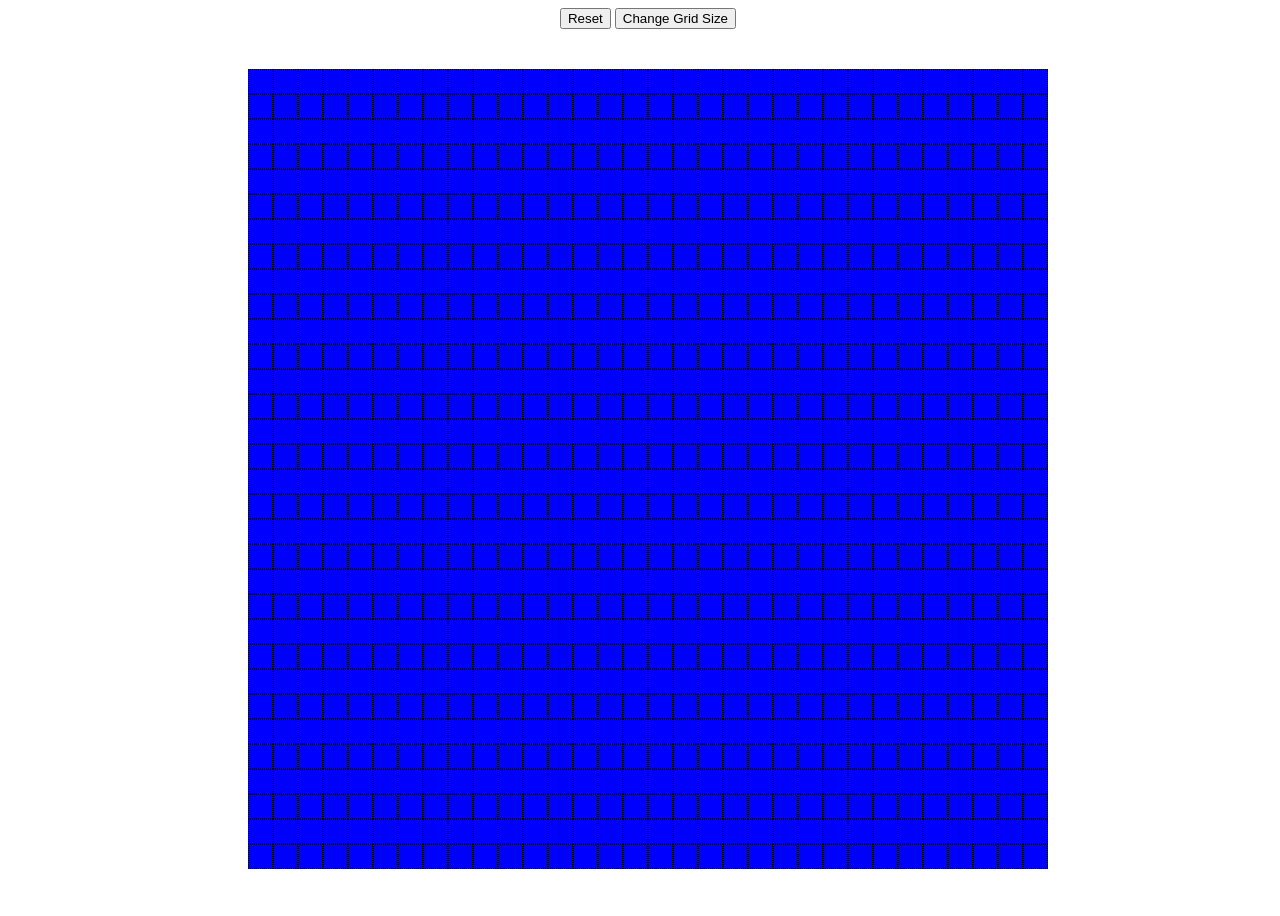
==== index.html @ 301f808b "Added Initial Grid" ====
<!DOCTYPE html>
<!--[if lt IE 7]>      <html class="no-js lt-ie9 lt-ie8 lt-ie7"> <![endif]-->
<!--[if IE 7]>         <html class="no-js lt-ie9 lt-ie8"> <![endif]-->
<!--[if IE 8]>         <html class="no-js lt-ie9"> <![endif]-->
<!--[if gt IE 8]><!--> <html class="no-js"> <!--<![endif]-->
    <head>

        <link rel="stylesheet" href="Etch.css">
    </head>
    <body>
        <div class= button>
            <button>Reset</button>
            <button id= "gridSize"> Change Grid Size</button>
        </div>
      <div class = grid></div>
       
        <script src="Etch.js" async defer></script>
    </body>
</html>
---- Etch.css ----
:root{
    --size : 11.5px
}
body{
    display:flex;
    flex-direction: column;
    justify-content: center;
    align-items: center;
    width: 100vw;
    height: 100vh;
    overflow-x:hidden;
   
}
.grid{
    margin:auto;
    display: flex;
    flex-direction: row;
    width: 800px;
    flex-wrap: wrap;
    background-color: black;
}

.grid > div{
    padding: var(--size);
    border: 1px black dotted  ;
    box-sizing: border-box;
    background-color: blue;
 
}
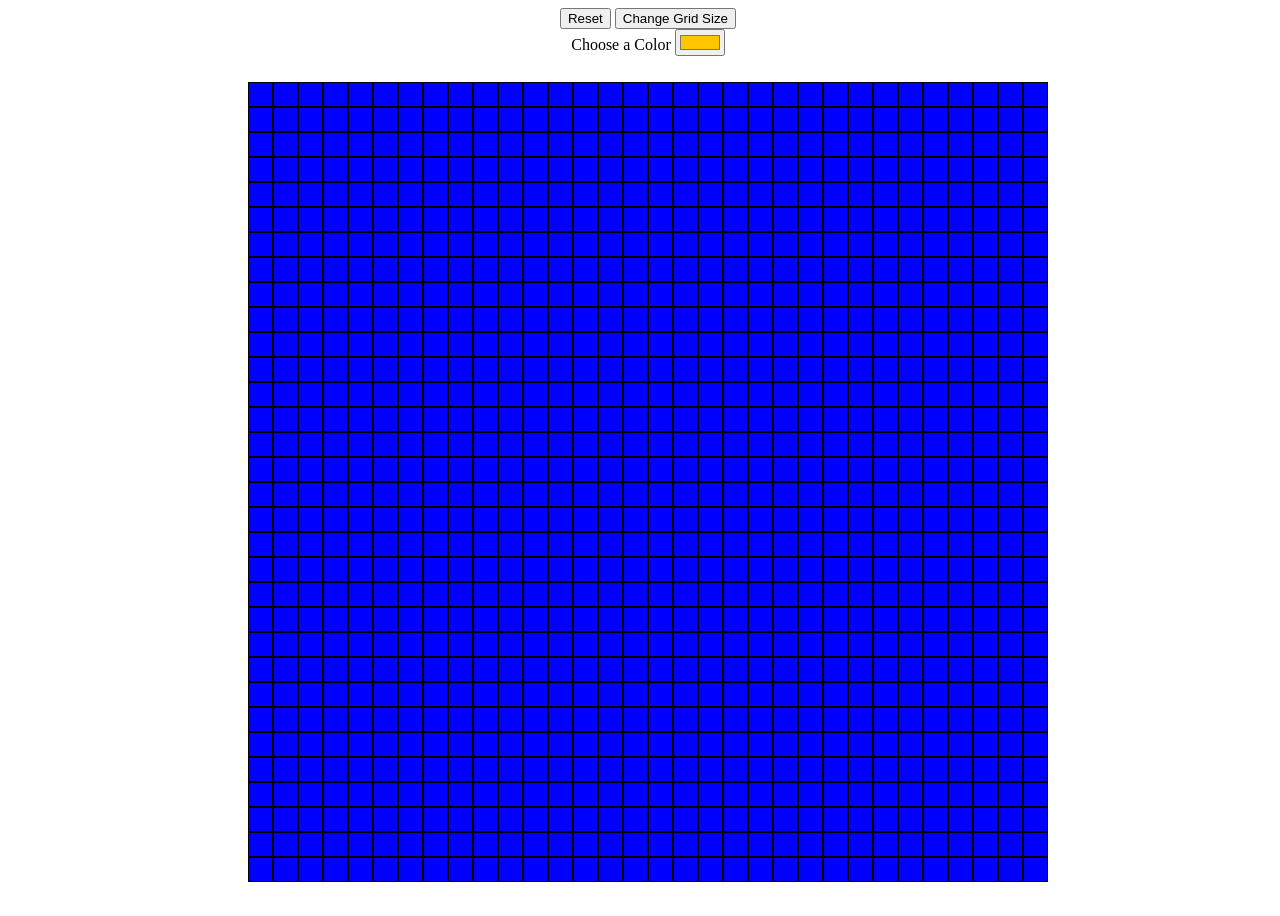
==== commit 0971ccb2: "Added color choices" ====
--- a/index.html
+++ b/index.html
@@ -12,6 +12,10 @@
             <button>Reset</button>
             <button id= "gridSize"> Change Grid Size</button>
         </div>
+        <div  class = "color-choice">
+            <label for="color">Choose a Color</label>
+            <input id="color" type="color" name="base" value="#ffc600">
+        </div>
       <div class = grid></div>
        
         <script src="Etch.js" async defer></script>
--- a/Etch.css
+++ b/Etch.css
@@ -23,8 +23,12 @@
 
 .grid > div{
     padding: var(--size);
-    border: 1px black dotted  ;
+    border: 1px black solid  ;
     box-sizing: border-box;
     background-color: blue;
  
+}
+color-choice{
+    display:flex;
+    flex-direction: row;
 }
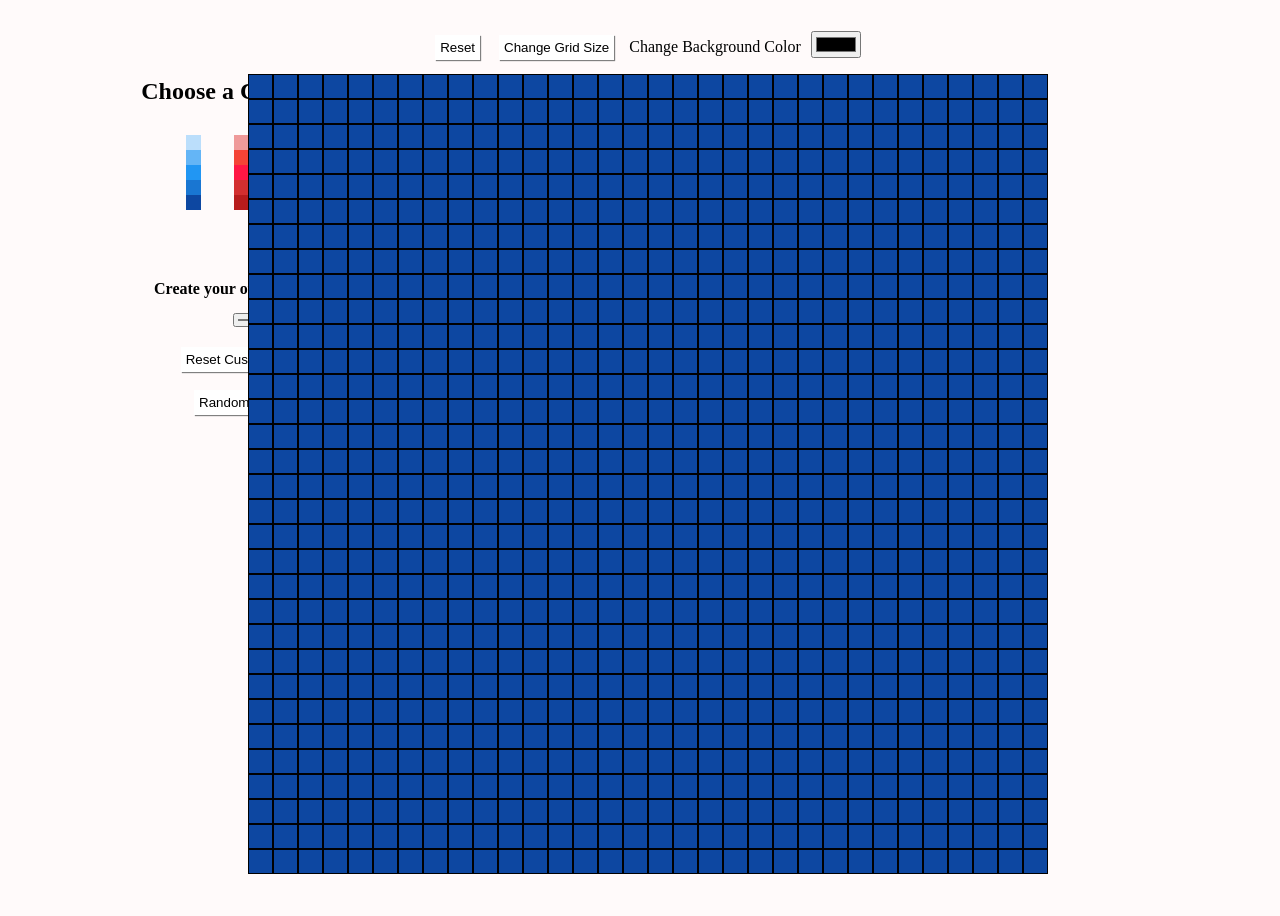
==== commit b8f90154: "Added color palettes, custom colors, custom background" ====
--- a/index.html
+++ b/index.html
@@ -8,15 +8,35 @@
         <link rel="stylesheet" href="Etch.css">
     </head>
     <body>
-        <div class= button>
-            <button>Reset</button>
-            <button id= "gridSize"> Change Grid Size</button>
+        <div class = "content">
+            <div class="top-page">
+                <div class= "button">
+                    <button>Reset</button>
+                    <button id= "gridSize"> Change Grid Size</button>
+                </div>
+                
+                <label for="color">Change Background Color </label>
+                <input id="backgroundColorButton" type="color" name="base" value="blue">
+
+            </div>
+                <div  class = "color-choice">
+            
+                    <h2>Choose a Color Palette</h3> 
+                        <div class = "palettes">
+                           
+                        </div>
+                        <h3>or</h3>
+                    <label for="color">Create your own Color Palette </label>
+                    <input id="colorButton" type="color" name="base" value="#0D47A1">
+                    <button id="resetCustomPalette">Reset Custom Palette</button></br>
+                   <button id= "randomizeColor"> Randomize Color</button>
+                    
+                   
+
+                </div>
+                <div class = grid>
+                </div>
         </div>
-        <div  class = "color-choice">
-            <label for="color">Choose a Color</label>
-            <input id="color" type="color" name="base" value="#ffc600">
-        </div>
-      <div class = grid></div>
        
         <script src="Etch.js" async defer></script>
     </body>
--- a/Etch.css
+++ b/Etch.css
@@ -1,6 +1,7 @@
 
 :root{
-    --size : 11.5px
+    --size : 11.5px;
+    --color: #0D47A1;
 }
 body{
     display:flex;
@@ -9,7 +10,8 @@
     align-items: center;
     width: 100vw;
     height: 100vh;
-    overflow-x:hidden;
+    background-color: #FFFAFA	;
+
    
 }
 .grid{
@@ -18,17 +20,110 @@
     flex-direction: row;
     width: 800px;
     flex-wrap: wrap;
-    background-color: black;
+    background-color: white;
 }
 
 .grid > div{
     padding: var(--size);
     border: 1px black solid  ;
     box-sizing: border-box;
-    background-color: blue;
+    background-color: var(--color);
  
 }
-color-choice{
+.content{
+    margin-top:1rem;
     display:flex;
     flex-direction: row;
+    flex-wrap:wrap;
+}
+
+.color-choice{
+    margin-right: 5rem;
+    display:flex;
+    flex-direction: column;
+    align-items: center;
+    width: 500px;
+    height: 15px;
+    
+}
+
+input{
+    margin: 15px 0 20px 0px
+}
+
+.palettes{
+    
+    width: 100%;
+    margin-top: 10px;
+    margin-bottom: 10px;
+    display: flex;
+    flex-direction: row;
+    justify-content: center;
+}
+
+
+.palette{
+    width : 15px;
+    height: 15px;
+    
+}
+.customPalette,
+.paletteContainer
+{
+    width : 16px;
+    height: 75px;
+    margin-right: 2rem;
+    box-sizing: border-box;
+}
+.customPalette:hover,
+.paletteContainer:hover{
+ 
+    border: 1px solid grey;
+    box-shadow: 1px 1px 1px black;
+    
+}
+
+.backgroundColor{
+    display:flex;
+    flex-direction: column;
+}
+
+.button{
+    float:left;
+    
+}
+
+button{
+    font-family: arial 'Times New Roman', Times, serif;
+    padding: 5px;
+    border: none;
+    box-shadow:1px 1px 1px grey;
+    background-color: white;;
+    margin-right: 15px;
+}
+
+button:hover{
+    background: lightgrey;
+}
+.color-choice > label{
+    font-weight: 900;
+}
+
+.top-page{
+    width : 100%;
+    display: flex;
+    justify-content: center;
+    align-items: center;
+   position:absolute;
+   top: 1rem;
+
+}
+.top-page > input{
+    margin-left: 10px;
+}
+
+.active{
+    border: 1px black solid;
+    box-shadow: 3px 3px 3px black;
+
 }
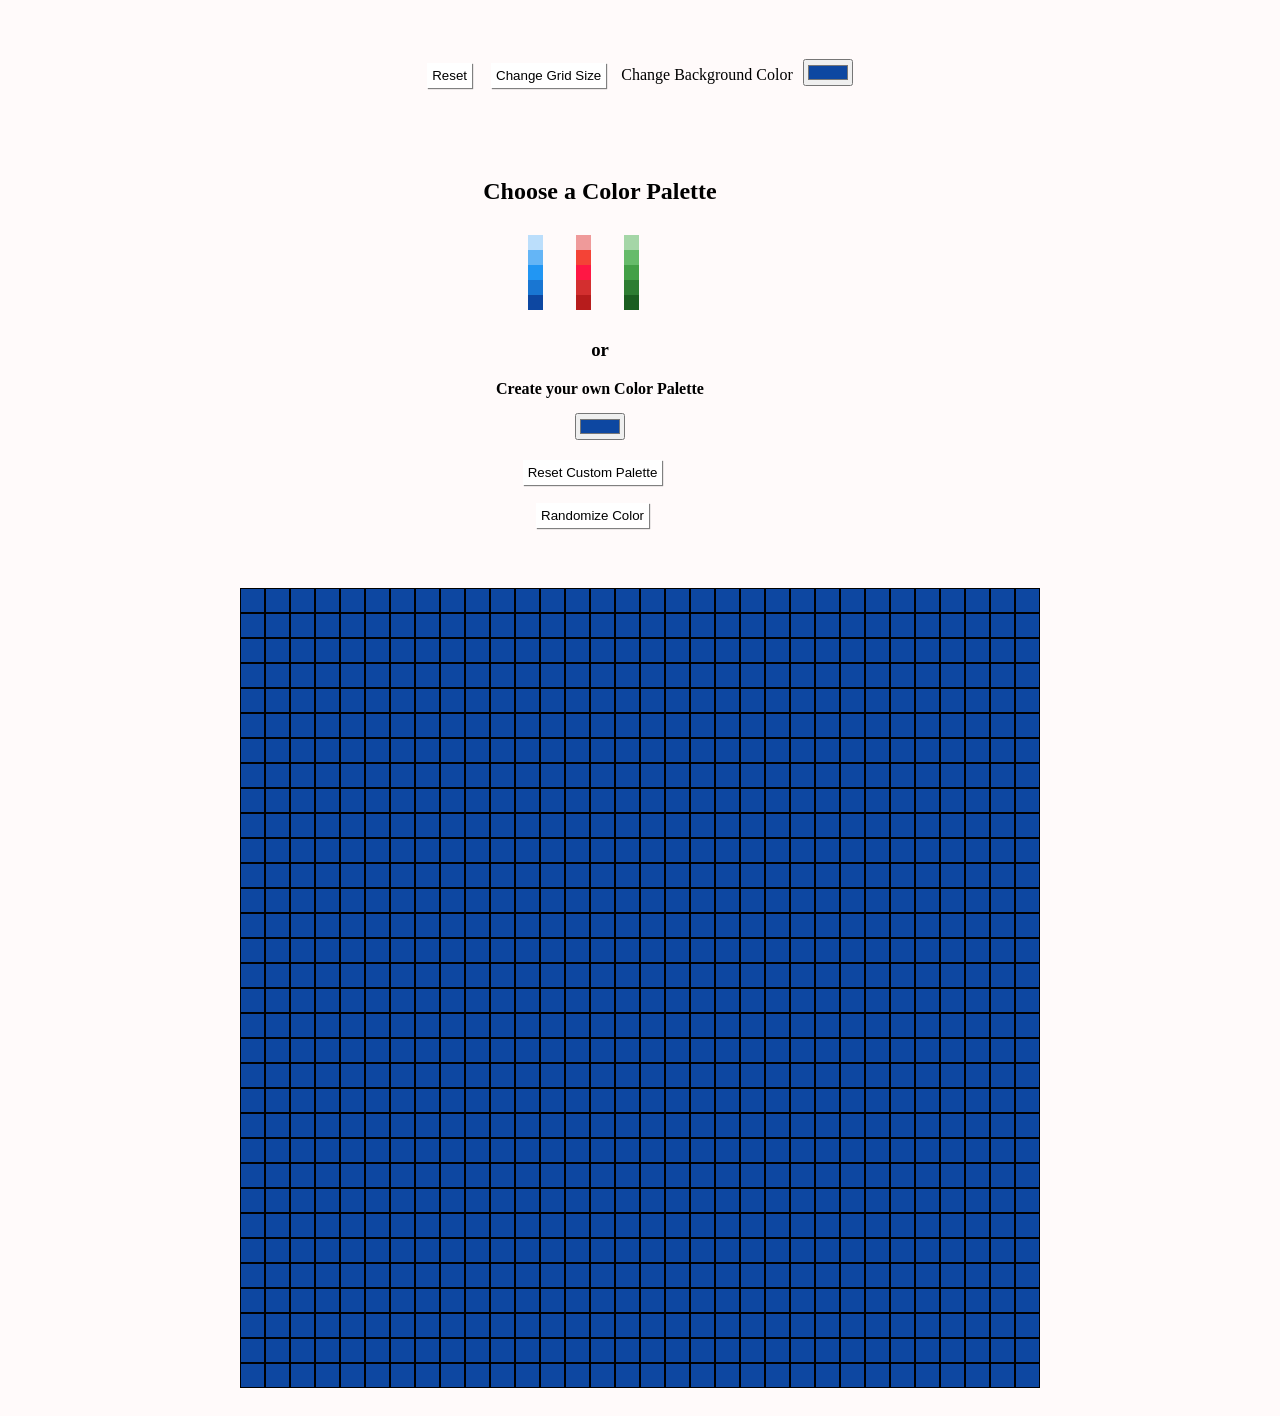
==== commit ec7a9da7: "removed the 10 mouseover limit while in random" ====
--- a/index.html
+++ b/index.html
@@ -16,7 +16,7 @@
                 </div>
                 
                 <label for="color">Change Background Color </label>
-                <input id="backgroundColorButton" type="color" name="base" value="blue">
+                <input id="backgroundColorButton" type="color" name="base" value="#0D47A1">
 
             </div>
                 <div  class = "color-choice">
--- a/Etch.css
+++ b/Etch.css
@@ -3,16 +3,31 @@
     --size : 11.5px;
     --color: #0D47A1;
 }
+@media screen and (min-width: 1397px){
 body{
     display:flex;
     flex-direction: column;
     justify-content: center;
     align-items: center;
-    width: 100vw;
-    height: 100vh;
+    overflow:hidden;
     background-color: #FFFAFA	;
-
-   
+}
+.content{
+    margin-top:1rem;
+    display:flex;
+    flex-direction: row;
+    flex-wrap:wrap;
+    
+}
+.color-choice{
+    margin-right: 5rem;
+    display:flex;
+    flex-direction: column;
+    align-items: center;
+    width: 500px;
+    height: 15px;
+    
+}
 }
 .grid{
     margin:auto;
@@ -30,22 +45,10 @@
     background-color: var(--color);
  
 }
-.content{
-    margin-top:1rem;
-    display:flex;
-    flex-direction: row;
-    flex-wrap:wrap;
-}
 
-.color-choice{
-    margin-right: 5rem;
-    display:flex;
-    flex-direction: column;
-    align-items: center;
-    width: 500px;
-    height: 15px;
-    
-}
+
+
+
 
 input{
     margin: 15px 0 20px 0px
@@ -114,8 +117,7 @@
     display: flex;
     justify-content: center;
     align-items: center;
-   position:absolute;
-   top: 1rem;
+    margin-bottom: 2rem;
 
 }
 .top-page > input{
@@ -126,4 +128,35 @@
     border: 1px black solid;
     box-shadow: 3px 3px 3px black;
 
-}+}
+
+
+@media (max-width: 1396px){
+
+    body{
+        display:flex;
+        flex-direction: column;
+        align-items: center;
+        justify-content: space-between;
+        background-color: #FFFAFA	;
+        height:1400px;
+       
+    }
+    
+    .content{
+        margin-top:1rem;
+        display:flex;
+        flex-direction: row;
+        flex-wrap:wrap;
+        justify-content: center;
+        height:100%;
+        
+    }
+    .color-choice{
+        margin-right: 5rem;
+        display:flex;
+        flex-direction: column;
+        align-items: center;
+        width:100%;
+    }
+}
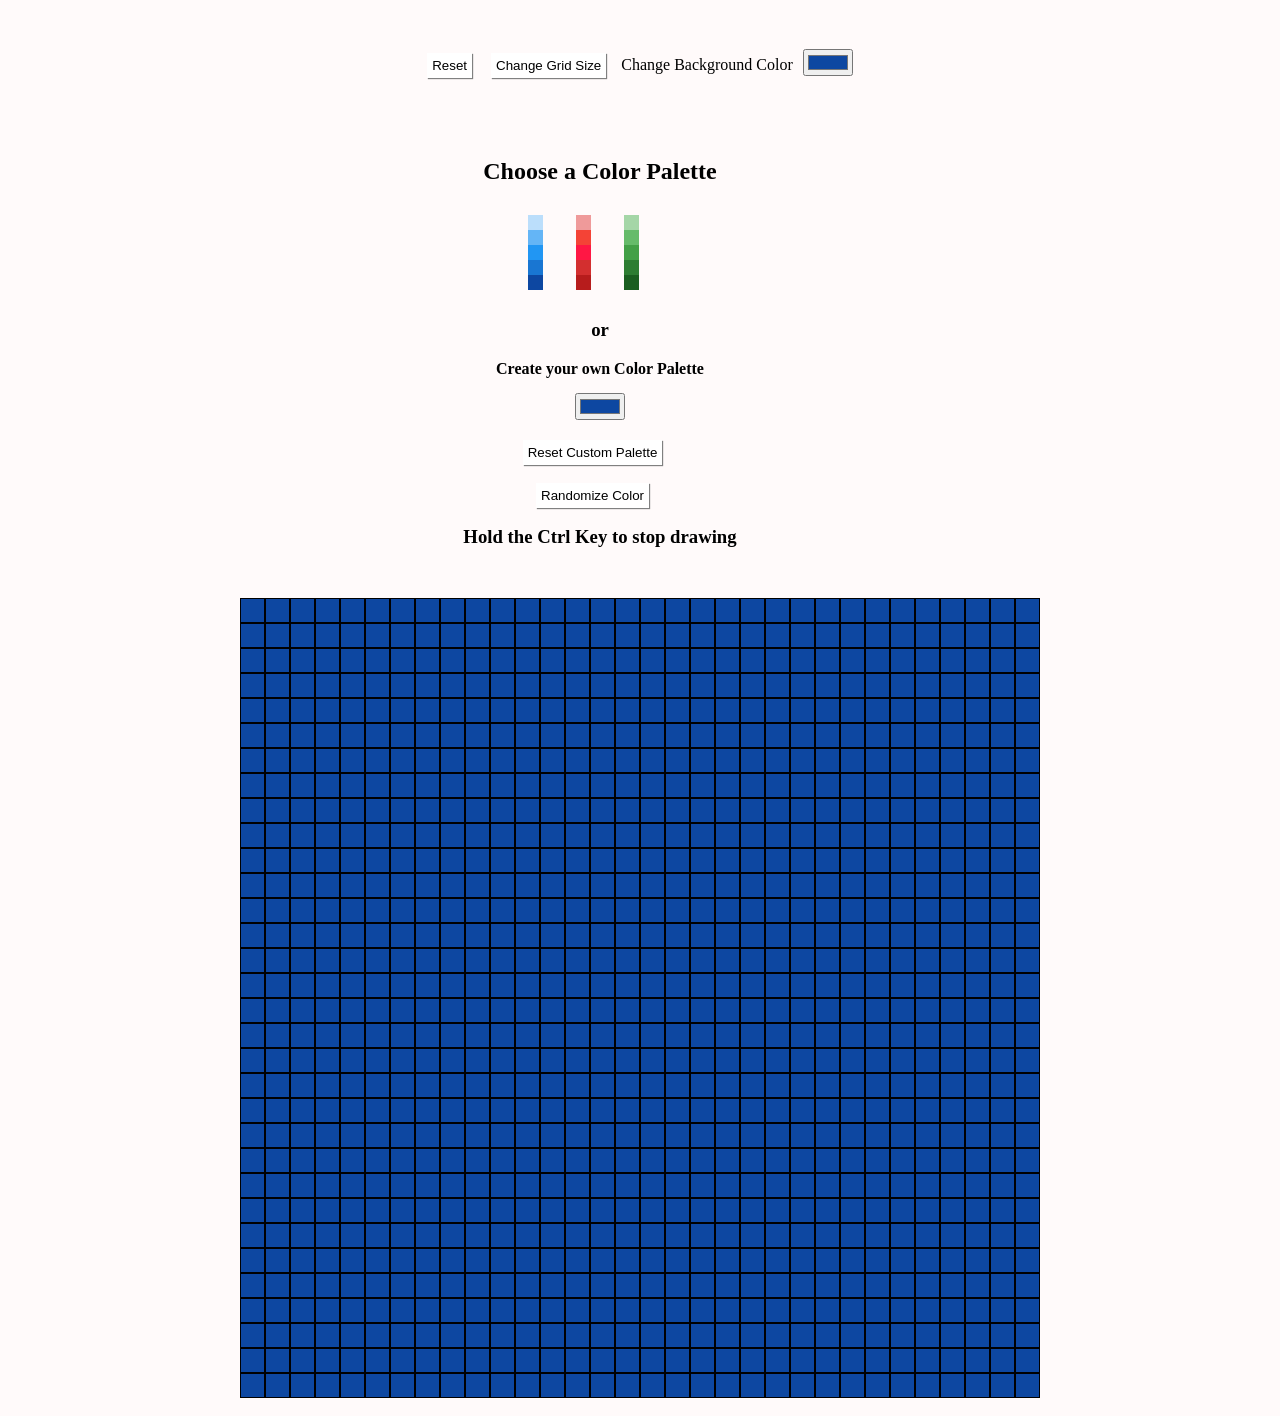
==== commit efb6139a: "Added a functionality to disable drawing when Ctrl is pressed" ====
--- a/index.html
+++ b/index.html
@@ -30,13 +30,16 @@
                     <input id="colorButton" type="color" name="base" value="#0D47A1">
                     <button id="resetCustomPalette">Reset Custom Palette</button></br>
                    <button id= "randomizeColor"> Randomize Color</button>
+                   <h3>Hold the Ctrl Key to stop drawing</h3>
                     
                    
 
                 </div>
                 <div class = grid>
                 </div>
+                
         </div>
+       
        
         <script src="Etch.js" async defer></script>
     </body>
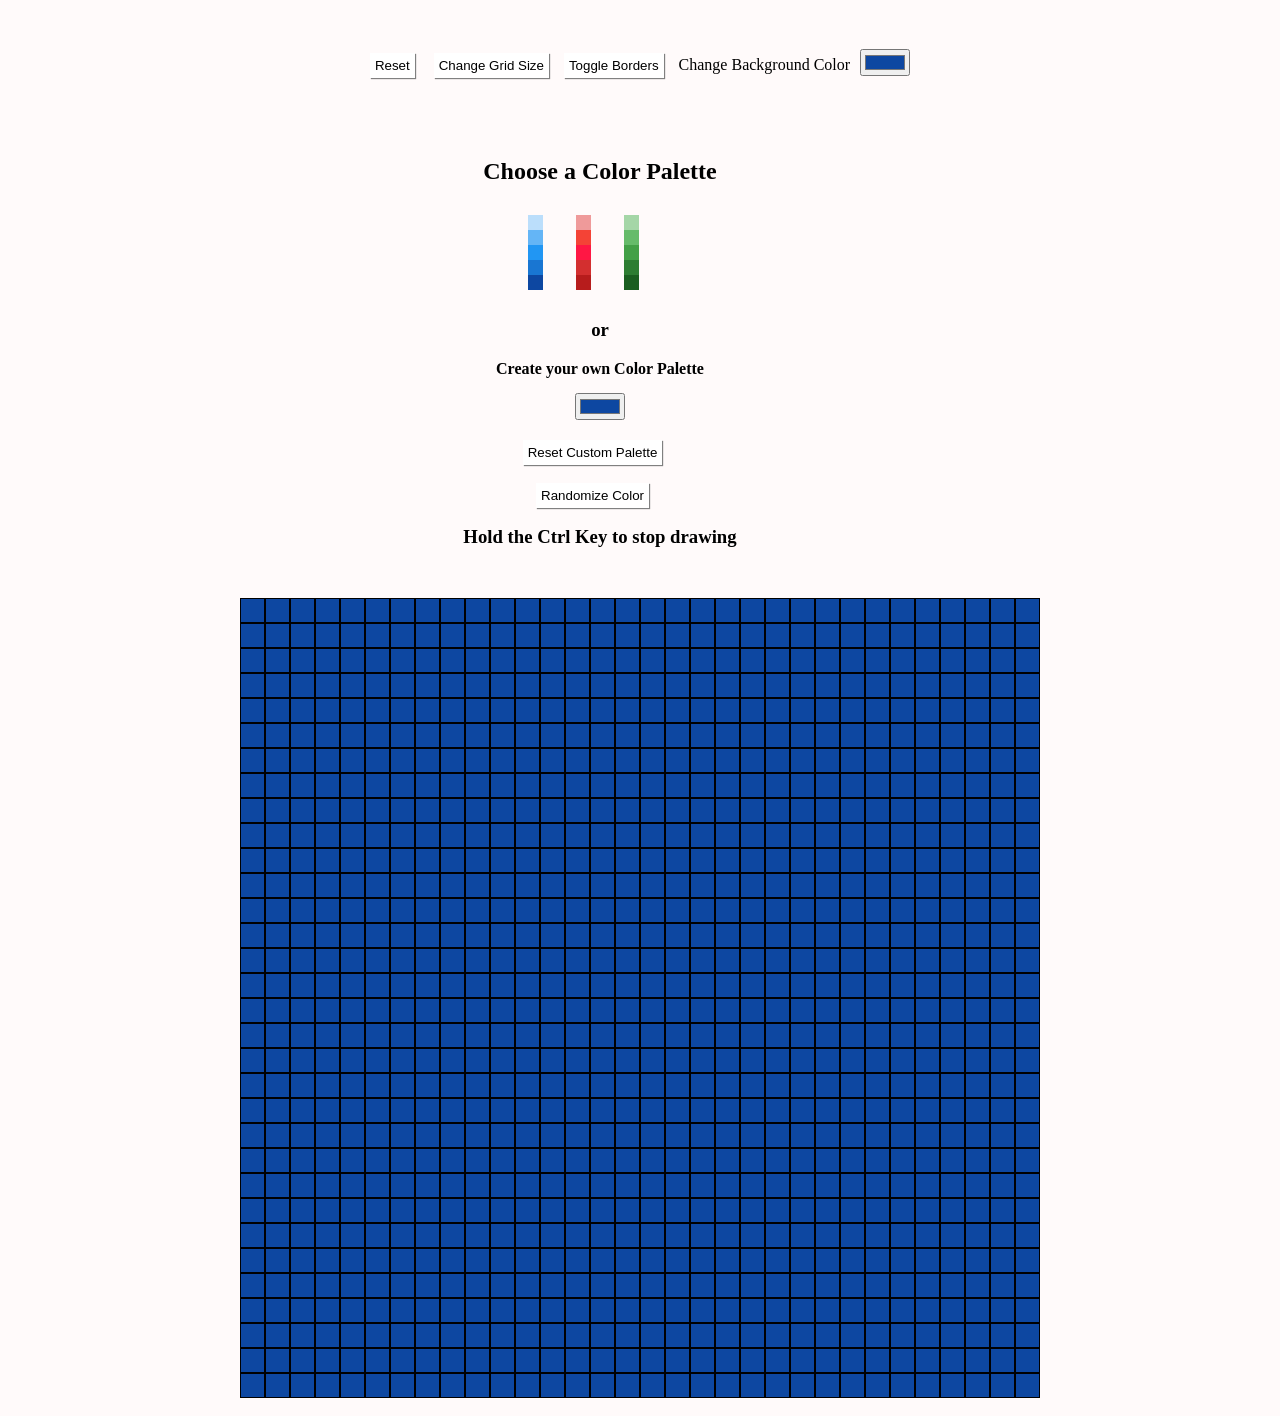
==== commit d9592ad9: "Enhanced performance for big grids, added toggle border button" ====
--- a/index.html
+++ b/index.html
@@ -14,7 +14,7 @@
                     <button>Reset</button>
                     <button id= "gridSize"> Change Grid Size</button>
                 </div>
-                
+                <button id="removeBorders">Toggle Borders</button>
                 <label for="color">Change Background Color </label>
                 <input id="backgroundColorButton" type="color" name="base" value="#0D47A1">
 
--- a/Etch.css
+++ b/Etch.css
@@ -1,6 +1,7 @@
 
 :root{
     --size : 11.5px;
+    --bigSize: 12.5px;
     --color: #0D47A1;
 }
 @media screen and (min-width: 1397px){
@@ -38,12 +39,16 @@
     background-color: white;
 }
 
-.grid > div{
+.coloredGrid{
     padding: var(--size);
     border: 1px black solid  ;
     box-sizing: border-box;
     background-color: var(--color);
- 
+}
+
+.bigGrid{
+    padding: var(--bigSize);
+    background-color: var(--color);
 }
 
 
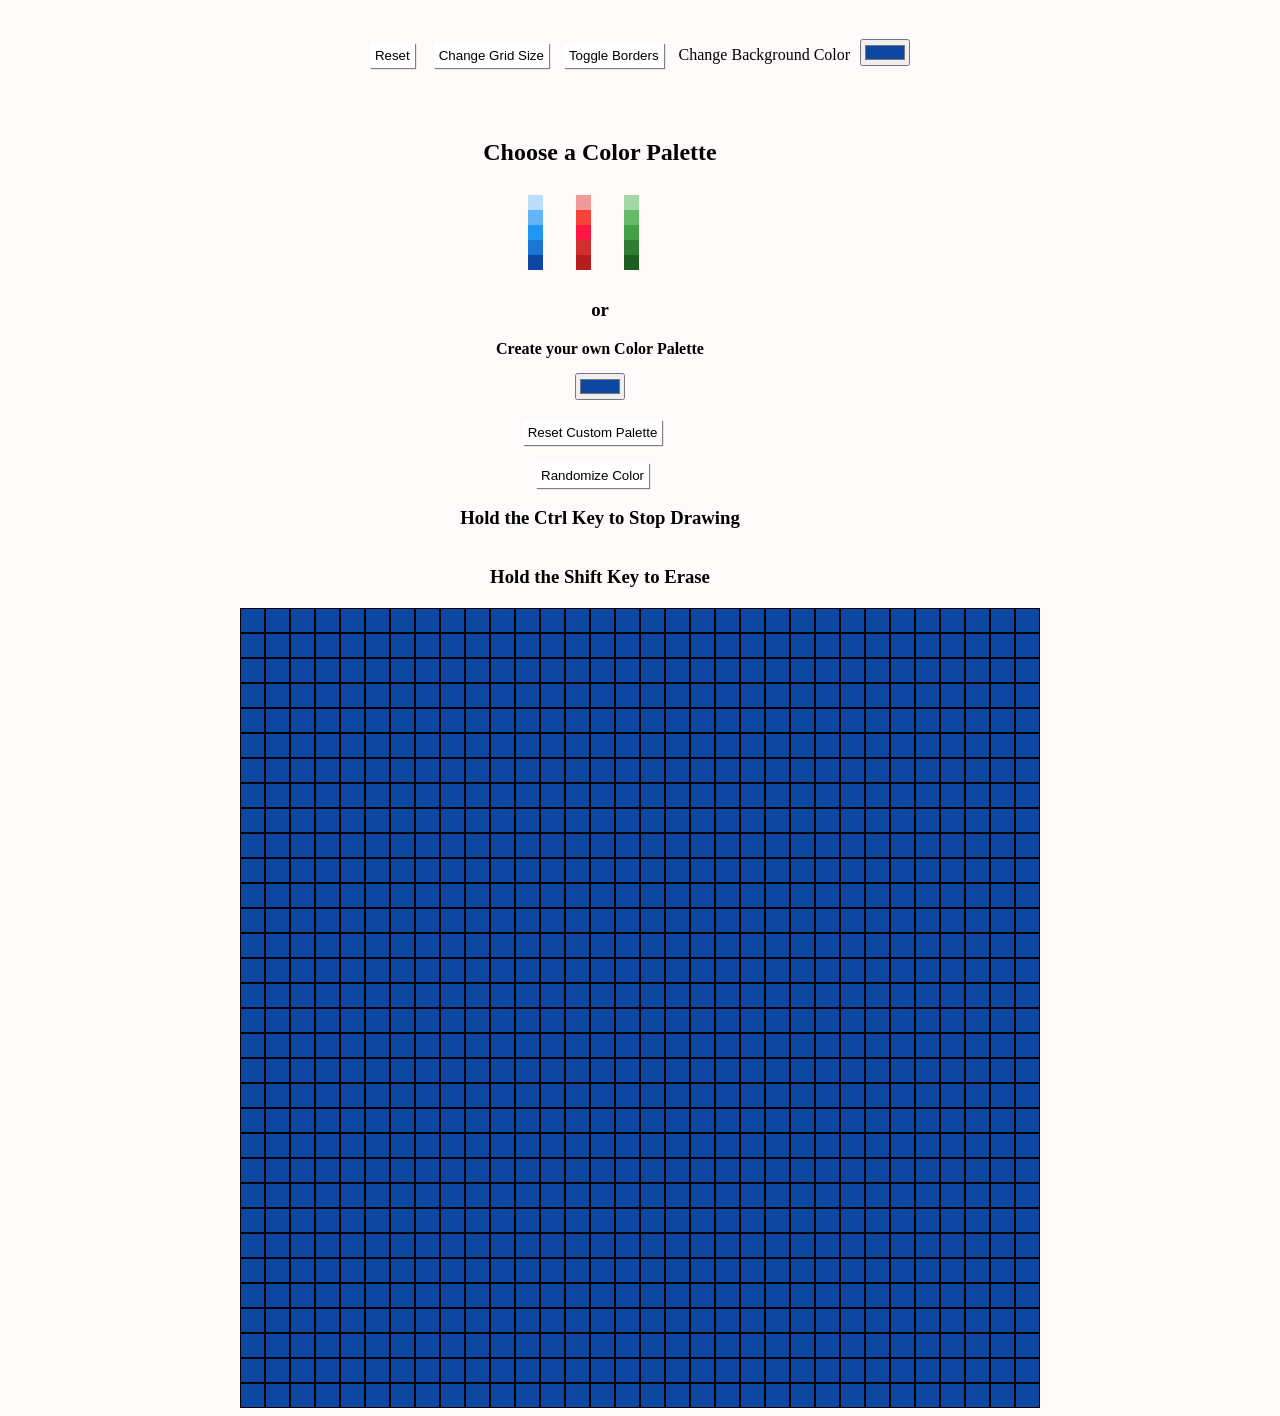
==== commit 7c30d266: "Added erase function" ====
--- a/index.html
+++ b/index.html
@@ -30,12 +30,12 @@
                     <input id="colorButton" type="color" name="base" value="#0D47A1">
                     <button id="resetCustomPalette">Reset Custom Palette</button></br>
                    <button id= "randomizeColor"> Randomize Color</button>
-                   <h3>Hold the Ctrl Key to stop drawing</h3>
-                    
+                   <h3>Hold the Ctrl Key to Stop Drawing</h3>
+                   <h3>Hold the Shift Key to Erase</h3>
                    
 
                 </div>
-                <div class = grid>
+                <div class = "grid">
                 </div>
                 
         </div>
